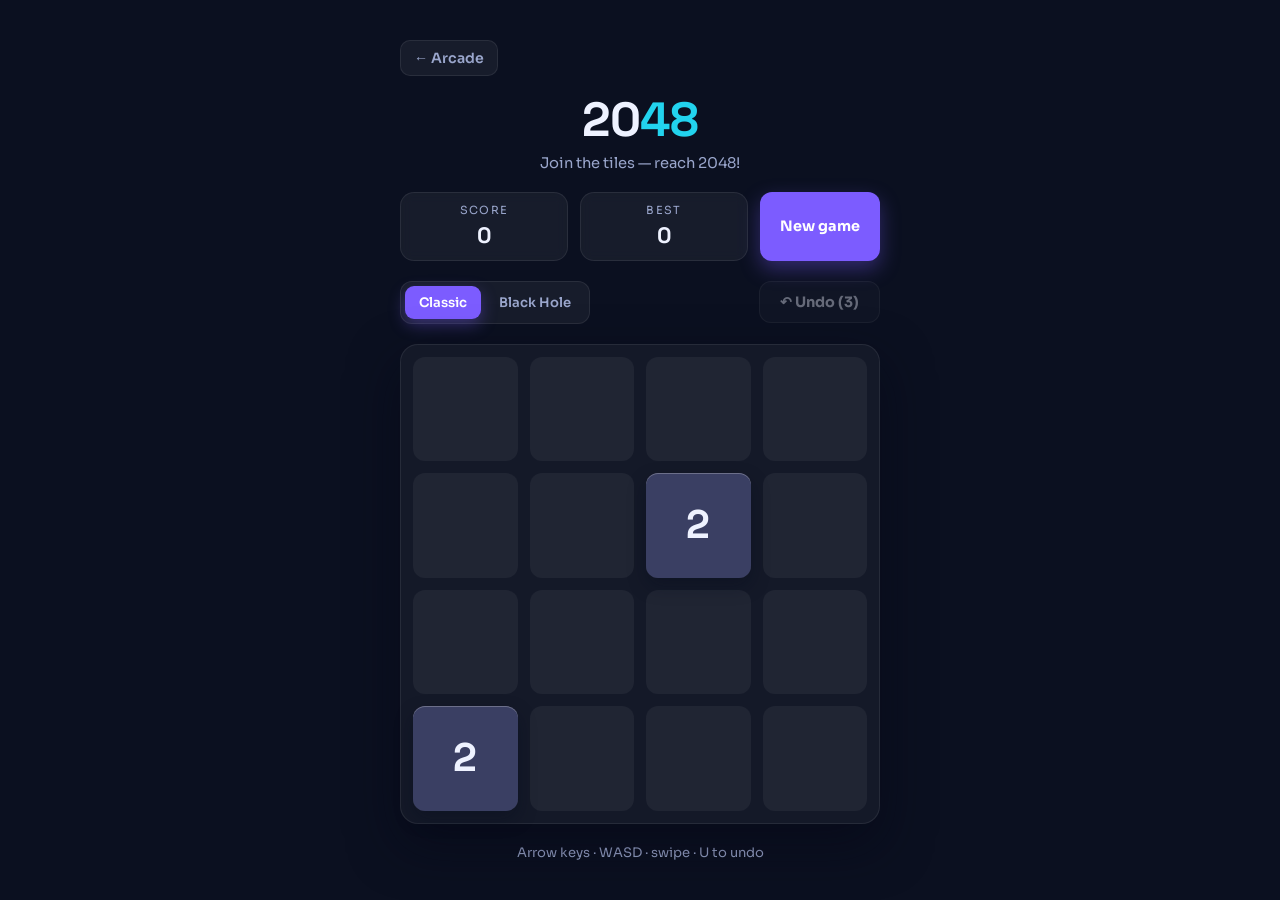
==== 2048/index.html @ 57bc1624 "feat(2048): agregar juego con supernovas, modo agujero negro y undos" ====
<!DOCTYPE html>
<html lang="en">
<head>
  <meta charset="UTF-8" />
  <meta name="viewport" content="width=device-width, initial-scale=1.0, maximum-scale=1.0, user-scalable=no" />
  <title>2048 · Join the tiles</title>
  <link rel="stylesheet" href="style.css" />
  <link rel="preconnect" href="https://fonts.googleapis.com" />
  <link rel="preconnect" href="https://fonts.gstatic.com" crossorigin />
  <link href="https://fonts.googleapis.com/css2?family=Sora:wght@400;600;700;800&family=Space+Grotesk:wght@500;600;700&display=swap" rel="stylesheet" />
</head>
<body>
  <main class="app">
    <a class="back-link" href="../index.html" aria-label="Back to Arcade">← Arcade</a>

    <header class="head">
      <h1 class="title">20<span>48</span></h1>
      <p class="subtitle">Join the tiles — reach 2048!</p>
    </header>

    <!-- Marcador y botón de reinicio -->
    <div class="hud">
      <div class="scores">
        <div class="stat">
          <span class="stat-label">Score</span>
          <span class="stat-value" id="score" aria-live="polite">0</span>
        </div>
        <div class="stat">
          <span class="stat-label">Best</span>
          <span class="stat-value" id="best">0</span>
        </div>
      </div>
      <button class="btn btn-primary" id="newGame">New game</button>
    </div>

    <!-- Barra de herramientas: selector de modo + deshacer -->
    <div class="toolbar">
      <div class="mode" role="group" aria-label="Game mode">
        <button class="mode-btn is-active" id="modeClassic" type="button" aria-pressed="true">Classic</button>
        <button class="mode-btn" id="modeBlackhole" type="button" aria-pressed="false">Black Hole</button>
      </div>
      <button class="btn btn-ghost btn-undo" id="undo" type="button" aria-label="Undo last move" disabled>↶ Undo (3)</button>
    </div>

    <!-- Tablero: rejilla de fondo + capa de fichas -->
    <div class="board-wrap">
      <div class="board" id="board" role="grid" aria-label="2048 board">
        <div class="grid-bg" id="gridBg" aria-hidden="true"></div>
        <div class="tile-layer" id="tileLayer"></div>
      </div>
      <canvas class="fx" id="fx" aria-hidden="true"></canvas>
      <canvas class="confetti" id="confetti" aria-hidden="true"></canvas>

      <!-- Overlay reutilizado para victoria y derrota -->
      <div class="overlay" id="overlay" hidden>
        <div class="overlay-card">
          <div class="overlay-emoji" id="ovEmoji">🎉</div>
          <h2 id="ovTitle">You win!</h2>
          <p id="ovMsg">You reached 2048</p>
          <div class="overlay-actions">
            <button class="btn btn-ghost" id="keepGoing">Keep going</button>
            <button class="btn btn-primary" id="restart">New game</button>
          </div>
        </div>
      </div>
    </div>

    <p class="hint">Arrow keys · WASD · swipe · U to undo</p>
  </main>

  <script src="script.js"></script>
</body>
</html>
---- 2048/style.css ----
:root {
  --bg-0: #0b1020;
  --bg-1: #131a33;
  --ink: #eef2ff;
  --ink-dim: #9aa6cc;
  --accent: #7c5cff;
  --accent-2: #22d3ee;
  --accent-3: #f472b6;
  --good: #34d399;
  --radius: 18px;
  --shadow: 0 20px 50px rgba(5, 8, 22, 0.55);
  --gap: 12px;
  /* duración de la animación de deslizamiento de fichas */
  --slide: 130ms;
}

* { box-sizing: border-box; margin: 0; padding: 0; }

html, body { height: 100%; }

body {
  font-family: "Sora", system-ui, -apple-system, sans-serif;
  color: var(--ink);
  background: var(--bg-0);
  min-height: 100dvh;
  display: grid;
  place-items: center;
  padding: 24px 16px;
  overflow-x: hidden;
  -webkit-tap-highlight-color: transparent;
}

.app {
  width: 100%;
  max-width: 480px;
  display: flex;
  flex-direction: column;
  gap: 20px;
}

/* ===== Enlace de regreso al arcade ===== */
.back-link {
  align-self: flex-start;
  text-decoration: none;
  color: var(--ink-dim);
  font-family: "Sora", sans-serif;
  font-weight: 600;
  font-size: 0.88rem;
  padding: 8px 13px;
  border-radius: 10px;
  background: rgba(255,255,255,0.05);
  border: 1px solid rgba(255,255,255,0.08);
  transition: color 160ms ease, border-color 160ms ease, transform 120ms ease;
}
.back-link:hover { color: var(--ink); border-color: rgba(255,255,255,0.24); }
.back-link:active { transform: translateY(1px); }

/* ===== Cabecera ===== */
.head { text-align: center; }
.title {
  font-size: clamp(2.2rem, 9vw, 3rem);
  font-weight: 800;
  letter-spacing: -0.02em;
  line-height: 1;
  font-family: "Space Grotesk", "Sora", sans-serif;
}
.title span { color: var(--accent-2); }
.subtitle {
  margin-top: 10px;
  color: var(--ink-dim);
  font-size: 0.92rem;
}

/* ===== HUD: marcador + nueva partida ===== */
.hud {
  display: flex;
  align-items: stretch;
  justify-content: space-between;
  gap: 12px;
}
.scores {
  display: flex;
  gap: 12px;
  flex: 1;
}
.stat {
  position: relative; /* ancla del "+N" flotante */
  flex: 1;
  background: rgba(255,255,255,0.05);
  border: 1px solid rgba(255,255,255,0.08);
  border-radius: 14px;
  padding: 10px 14px;
  text-align: center;
  backdrop-filter: blur(6px);
  min-width: 92px;
}
.stat-label {
  display: block;
  font-size: 0.7rem;
  text-transform: uppercase;
  letter-spacing: 0.12em;
  color: var(--ink-dim);
}
.stat-value {
  display: block;
  margin-top: 4px;
  font-family: "Space Grotesk", monospace;
  font-size: 1.4rem;
  font-weight: 700;
}
/* Pulso del marcador al sumar puntos */
.stat-value.bump { animation: bump 200ms ease; }
@keyframes bump {
  0%   { transform: scale(1); }
  40%  { transform: scale(1.18); color: var(--accent-2); }
  100% { transform: scale(1); }
}
/* Indicador flotante "+N" que sube y se desvanece */
.score-add {
  position: absolute;
  left: 0;
  right: 0;
  top: 2px;
  text-align: center;
  font-family: "Space Grotesk", monospace;
  font-weight: 700;
  font-size: 1.05rem;
  color: var(--accent-2);
  pointer-events: none;
  animation: scoreAdd 650ms ease-out forwards;
}
@keyframes scoreAdd {
  0%   { opacity: 0; transform: translateY(4px); }
  25%  { opacity: 1; }
  100% { opacity: 0; transform: translateY(-26px); }
}

/* ===== Barra de herramientas: modo + undo ===== */
.toolbar {
  display: flex;
  align-items: center;
  justify-content: space-between;
  gap: 12px;
  flex-wrap: wrap;
}
/* Selector de modo segmentado */
.mode {
  display: inline-flex;
  gap: 4px;
  padding: 4px;
  background: rgba(255,255,255,0.05);
  border: 1px solid rgba(255,255,255,0.08);
  border-radius: 12px;
}
.mode-btn {
  font-family: "Sora", sans-serif;
  font-weight: 600;
  font-size: 0.82rem;
  color: var(--ink-dim);
  background: transparent;
  border: none;
  padding: 8px 14px;
  border-radius: 9px;
  cursor: pointer;
  transition: color 160ms ease, background 200ms ease, box-shadow 200ms ease;
}
.mode-btn:hover { color: var(--ink); }
.mode-btn.is-active {
  color: #fff;
  background: var(--accent);
  box-shadow: 0 6px 16px rgba(124, 92, 255, 0.35);
}
/* El modo Agujero Negro se ve como un vórtice oscuro al estar activo */
#modeBlackhole.is-active {
  background: radial-gradient(circle at 50% 50%, #05070f 0%, #1a1330 60%, #3a2a7a 100%);
  box-shadow: 0 0 14px rgba(124, 92, 255, 0.5), inset 0 0 10px rgba(0,0,0,0.6);
}
/* Botón Undo: muestra los usos restantes */
.btn-undo { font-size: 0.84rem; padding: 9px 16px; }
.btn-undo:disabled {
  opacity: 0.4;
  cursor: not-allowed;
  transform: none;
}

/* ===== Tablero ===== */
.board-wrap {
  position: relative;
  width: min(90vw, 480px);
  margin: 0 auto;
  background: rgba(255,255,255,0.04);
  border: 1px solid rgba(255,255,255,0.08);
  border-radius: var(--radius);
  padding: var(--gap);
  box-shadow: var(--shadow);
  touch-action: none; /* evita el scroll de página al hacer swipe */
}

.board {
  position: relative;
  width: 100%;
  aspect-ratio: 1 / 1;
}

/* Rejilla de fondo: 16 celdas vacías */
.grid-bg {
  position: absolute;
  inset: 0;
  display: grid;
  grid-template-columns: repeat(4, 1fr);
  grid-template-rows: repeat(4, 1fr);
  gap: var(--gap);
}
.cell {
  border-radius: 12px;
  background: rgba(255,255,255,0.05);
}

/* Capa de fichas (posicionadas en absoluto sobre la rejilla) */
.tile-layer {
  position: absolute;
  inset: 0;
}

.tile {
  position: absolute;
  border-radius: 12px;
  display: grid;
  place-items: center;
  font-family: "Space Grotesk", monospace;
  font-weight: 700;
  line-height: 1;
  background: #3a3f63;
  color: var(--ink);
  box-shadow:
    inset 0 1px 0 rgba(255,255,255,0.25),
    0 8px 18px rgba(7, 12, 30, 0.35);
  transition:
    left var(--slide) ease-in-out,
    top  var(--slide) ease-in-out;
  user-select: none;
  -webkit-user-select: none;
  font-size: clamp(1.5rem, 8.5vw, 2.5rem);
  z-index: 1;
}

/* Rampa de color por valor (fondo · texto) */
.tile[data-value="2"]    { background: #3a3f63; color: #eef2ff; }
.tile[data-value="4"]    { background: #454b86; color: #eef2ff; }
.tile[data-value="8"]    { background: #5a4fb0; color: #eef2ff; }
.tile[data-value="16"]   { background: #6f4fd6; color: #eef2ff; }
.tile[data-value="32"]   { background: #7c5cff; color: #ffffff; }
.tile[data-value="64"]   { background: #9b6bff; color: #ffffff; }
.tile[data-value="128"]  { background: #22d3ee; color: #06121a; }
.tile[data-value="256"]  { background: #3fdaef; color: #06121a; }
.tile[data-value="512"]  { background: #67e6f3; color: #06121a; }
.tile[data-value="1024"] { background: #ffd166; color: #2a1d00; }
.tile[data-value="2048"] { background: #ffb703; color: #2a1d00; }
/* Más allá de 2048: dorado intenso con brillo */
.tile.super {
  background: #ffb703;
  color: #2a1d00;
  box-shadow:
    inset 0 1px 0 rgba(255,255,255,0.4),
    0 0 22px rgba(255, 183, 3, 0.55),
    0 8px 18px rgba(7, 12, 30, 0.4);
}

/* Tamaños de fuente reducidos para números largos */
.tile.len3 { font-size: clamp(1.2rem, 6.5vw, 2rem); }
.tile.len4 { font-size: clamp(0.95rem, 5.2vw, 1.6rem); }

/* Aparición de ficha nueva: espera a que terminen los deslizamientos
   (delay = --slide) y usa fill 'backwards' para quedar invisible durante
   la espera sin dejar transform residual que choque con el pop de fusión. */
.tile.pop-in { animation: popIn 180ms ease var(--slide) backwards; }
@keyframes popIn {
  0%   { transform: scale(0); }
  70%  { transform: scale(1.12); }
  100% { transform: scale(1); }
}

/* Pop al fusionar */
.tile.merged {
  z-index: 2;
  animation: mergePop 160ms ease;
}
@keyframes mergePop {
  0%   { transform: scale(1); }
  45%  { transform: scale(1.2); }
  100% { transform: scale(1); }
}

/* Ficha que desaparece tras una fusión (se desliza por debajo) */
.tile.vanish { z-index: 0; }

/* ===== Celda colapsada (modo Agujero Negro) ===== */
/* Vórtice oscuro: las fichas no pueden entrar aquí */
.vortex {
  position: absolute;
  border-radius: 12px;
  overflow: hidden;
  z-index: 0;
  background:
    radial-gradient(circle at 50% 50%,
      #03040b 0%, #07091a 36%, #160f2e 68%, rgba(124,92,255,0.28) 100%);
  box-shadow:
    inset 0 0 22px rgba(0,0,0,0.92),
    0 0 16px rgba(124, 92, 255, 0.4);
}
/* Remolino giratorio del vórtice */
.vortex::before {
  content: "";
  position: absolute;
  inset: -30%;
  background: conic-gradient(from 0deg,
    transparent 0deg, rgba(124,92,255,0.5) 80deg,
    transparent 170deg, rgba(34,211,238,0.42) 260deg, transparent 360deg);
  animation: swirl 3.2s linear infinite;
  mix-blend-mode: screen;
}
/* Núcleo negro central */
.vortex::after {
  content: "";
  position: absolute;
  inset: 32%;
  border-radius: 50%;
  background: radial-gradient(circle, #01020a 45%, transparent 72%);
}
.vortex.collapse { animation: collapseIn 440ms cubic-bezier(.2,.8,.2,1); }
@keyframes swirl { to { transform: rotate(360deg); } }
@keyframes collapseIn {
  0%   { transform: scale(1.55); opacity: 0; }
  55%  { opacity: 1; }
  100% { transform: scale(1); opacity: 1; }
}

/* Canvas de efectos de fusión (supernovas) — sobre las fichas */
.fx {
  position: absolute;
  inset: 0;
  width: 100%;
  height: 100%;
  pointer-events: none;
  z-index: 4;
}

/* Canvas de confeti — cubre el tablero */
.confetti {
  position: absolute;
  inset: 0;
  width: 100%;
  height: 100%;
  pointer-events: none;
  z-index: 5;
}

/* ===== Overlay de victoria / derrota ===== */
.overlay[hidden] { display: none; }
.overlay {
  position: absolute;
  inset: 0;
  display: grid;
  place-items: center;
  background: rgba(8, 11, 26, 0.6);
  backdrop-filter: blur(8px);
  border-radius: var(--radius);
  animation: fade 280ms ease;
  z-index: 6;
}
@keyframes fade { from { opacity: 0; } to { opacity: 1; } }
.overlay-card {
  text-align: center;
  padding: 28px 26px;
  background: #1a2240;
  border: 1px solid rgba(255,255,255,0.14);
  border-radius: 18px;
  box-shadow: var(--shadow);
  max-width: 88%;
}
.overlay-emoji { font-size: 3rem; }
.overlay-card h2 {
  margin: 6px 0 8px;
  font-size: 1.7rem;
  color: var(--accent-2);
}
.overlay-card p { color: var(--ink-dim); margin-bottom: 18px; }
.overlay-actions {
  display: flex;
  gap: 10px;
  justify-content: center;
}

/* ===== Botones ===== */
.btn {
  font-family: "Sora", sans-serif;
  font-weight: 700;
  font-size: 0.9rem;
  padding: 11px 20px;
  border-radius: 12px;
  border: none;
  cursor: pointer;
  transition: transform 120ms ease, filter 160ms ease, border-color 160ms ease;
  white-space: nowrap;
}
.btn:active { transform: translateY(1px) scale(0.98); }
.btn-primary {
  color: #fff;
  background: var(--accent);
  box-shadow: 0 8px 20px rgba(124, 92, 255, 0.35);
}
.btn-primary:hover { filter: brightness(1.06); }
.btn-ghost {
  color: var(--ink);
  background: rgba(255,255,255,0.06);
  border: 1px solid rgba(255,255,255,0.12);
}
.btn-ghost:hover { border-color: rgba(255,255,255,0.28); }

/* ===== Pista ===== */
.hint {
  text-align: center;
  color: var(--ink-dim);
  font-size: 0.82rem;
}

@media (max-width: 380px) {
  .stat-value { font-size: 1.2rem; }
  .btn { padding: 11px 14px; }
}

/* Respeta la preferencia de movimiento reducido */
@media (prefers-reduced-motion: reduce) {
  .tile { transition: none; }
  .tile.pop-in, .tile.merged, .stat-value.bump { animation: none; }
  .vortex::before { animation: none; }
  .vortex.collapse { animation: none; }
}
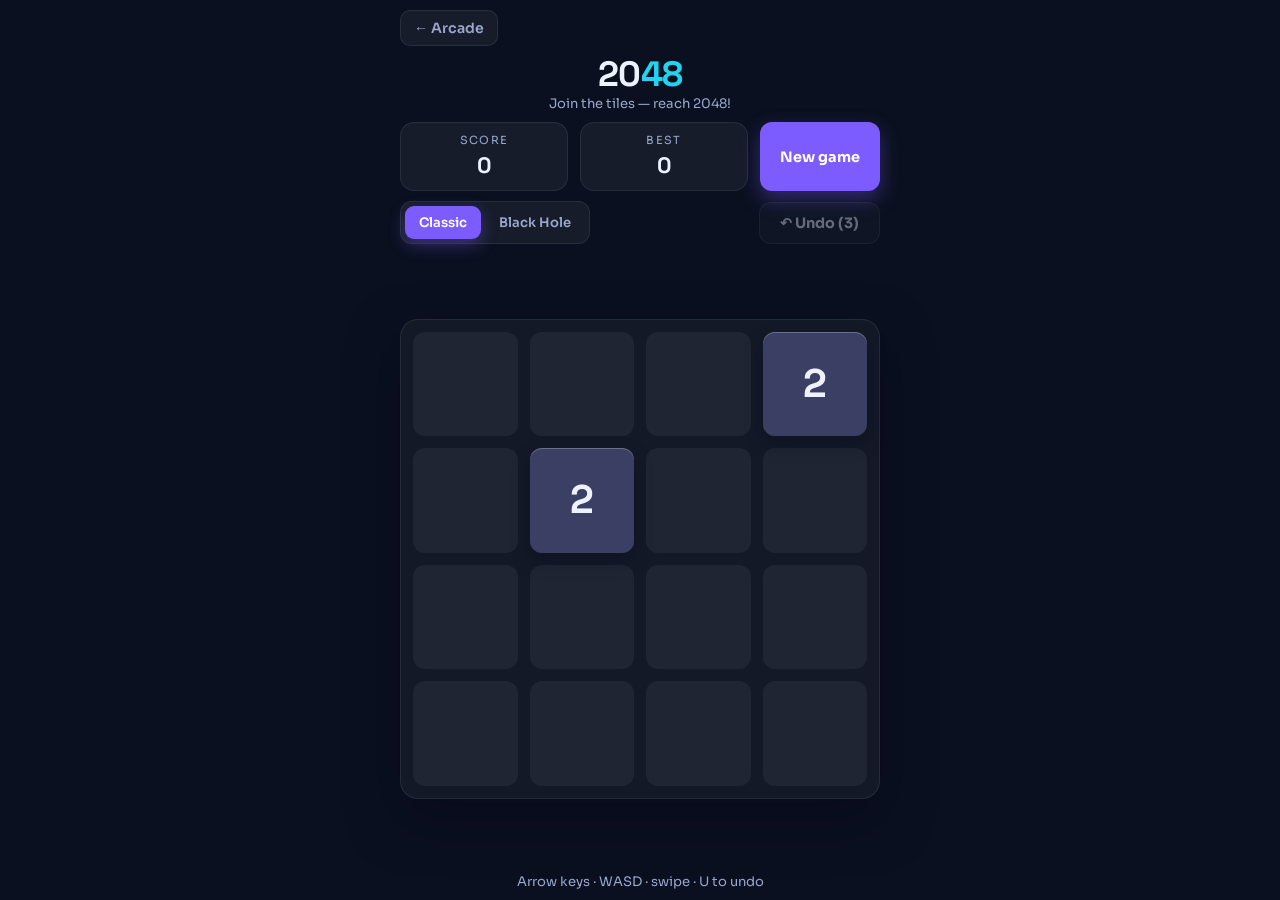
==== commit 464e2213: "refactor(2048): ajustar a viewport sin scroll, quitar emojis y aclarar el modo Black Hole" ====
--- a/2048/index.html
+++ b/2048/index.html
@@ -42,24 +42,36 @@
       <button class="btn btn-ghost btn-undo" id="undo" type="button" aria-label="Undo last move" disabled>↶ Undo (3)</button>
     </div>
 
-    <!-- Tablero: rejilla de fondo + capa de fichas -->
-    <div class="board-wrap">
-      <div class="board" id="board" role="grid" aria-label="2048 board">
-        <div class="grid-bg" id="gridBg" aria-hidden="true"></div>
-        <div class="tile-layer" id="tileLayer"></div>
-      </div>
-      <canvas class="fx" id="fx" aria-hidden="true"></canvas>
-      <canvas class="confetti" id="confetti" aria-hidden="true"></canvas>
+    <!-- Ayuda del modo Black Hole (oculta en Classic) -->
+    <p class="mode-hint" id="modeHint" hidden>
+      <span class="mode-hint-rule">Black Hole — every 5 moves a cell collapses into a black hole and locks</span>
+      <span class="mode-hint-count" id="collapseCount"></span>
+    </p>
 
-      <!-- Overlay reutilizado para victoria y derrota -->
-      <div class="overlay" id="overlay" hidden>
-        <div class="overlay-card">
-          <div class="overlay-emoji" id="ovEmoji">🎉</div>
-          <h2 id="ovTitle">You win!</h2>
-          <p id="ovMsg">You reached 2048</p>
-          <div class="overlay-actions">
-            <button class="btn btn-ghost" id="keepGoing">Keep going</button>
-            <button class="btn btn-primary" id="restart">New game</button>
+    <!-- Escenario: ocupa el alto restante y centra un tablero cuadrado -->
+    <div class="stage">
+      <!-- Tablero: rejilla de fondo + capa de fichas -->
+      <div class="board-wrap">
+        <div class="board" id="board" role="grid" aria-label="2048 board">
+          <div class="grid-bg" id="gridBg" aria-hidden="true"></div>
+          <div class="tile-layer" id="tileLayer"></div>
+        </div>
+        <canvas class="fx" id="fx" aria-hidden="true"></canvas>
+        <canvas class="confetti" id="confetti" aria-hidden="true"></canvas>
+
+        <!-- Aviso breve al colapsar una celda (modo Black Hole) -->
+        <div class="board-toast" id="boardToast" role="status" aria-live="polite"></div>
+
+        <!-- Overlay reutilizado para victoria y derrota -->
+        <div class="overlay" id="overlay" hidden>
+          <div class="overlay-card">
+            <div class="overlay-icon" id="ovIcon" aria-hidden="true"></div>
+            <h2 id="ovTitle">You win!</h2>
+            <p id="ovMsg">You reached 2048</p>
+            <div class="overlay-actions">
+              <button class="btn btn-ghost" id="keepGoing">Keep going</button>
+              <button class="btn btn-primary" id="restart">New game</button>
+            </div>
           </div>
         </div>
       </div>
--- a/2048/style.css
+++ b/2048/style.css
@@ -22,20 +22,24 @@
   font-family: "Sora", system-ui, -apple-system, sans-serif;
   color: var(--ink);
   background: var(--bg-0);
-  min-height: 100dvh;
-  display: grid;
-  place-items: center;
-  padding: 24px 16px;
-  overflow-x: hidden;
+  height: 100svh;          /* alto del viewport (descontando UI del navegador) */
+  height: 100dvh;          /* preferimos dvh donde esté disponible */
+  display: flex;
+  justify-content: center;
+  padding: 10px 14px;
+  overflow: hidden;        /* el juego cabe entero: nunca hay scroll de página */
   -webkit-tap-highlight-color: transparent;
 }
 
+/* Columna a pantalla completa: encabezado + HUD + tablero + pista */
 .app {
   width: 100%;
   max-width: 480px;
+  height: 100%;
   display: flex;
   flex-direction: column;
-  gap: 20px;
+  gap: 10px;
+  min-height: 0;           /* permite que el escenario encoja */
 }
 
 /* ===== Enlace de regreso al arcade ===== */
@@ -55,10 +59,10 @@
 .back-link:hover { color: var(--ink); border-color: rgba(255,255,255,0.24); }
 .back-link:active { transform: translateY(1px); }
 
-/* ===== Cabecera ===== */
+/* ===== Cabecera (compacta para caber en pantalla) ===== */
 .head { text-align: center; }
 .title {
-  font-size: clamp(2.2rem, 9vw, 3rem);
+  font-size: clamp(1.6rem, 6vw, 2.2rem);
   font-weight: 800;
   letter-spacing: -0.02em;
   line-height: 1;
@@ -66,9 +70,9 @@
 }
 .title span { color: var(--accent-2); }
 .subtitle {
-  margin-top: 10px;
+  margin-top: 4px;
   color: var(--ink-dim);
-  font-size: 0.92rem;
+  font-size: 0.82rem;
 }
 
 /* ===== HUD: marcador + nueva partida ===== */
@@ -183,11 +187,35 @@
   transform: none;
 }
 
+/* Línea de ayuda del modo Black Hole (solo visible en ese modo) */
+.mode-hint {
+  margin-top: -2px;
+  text-align: center;
+  font-size: 0.76rem;
+  line-height: 1.35;
+  color: var(--ink-dim);
+  display: flex;
+  flex-direction: column;
+  gap: 1px;
+}
+.mode-hint[hidden] { display: none; }
+.mode-hint-count { color: var(--accent-2); font-weight: 600; }
+
+/* ===== Escenario: ocupa el alto restante y centra el tablero ===== */
+.stage {
+  flex: 1;                 /* toma todo el espacio vertical sobrante */
+  min-height: 0;           /* clave para que pueda encoger dentro del flex */
+  min-width: 0;
+  display: grid;
+  place-items: center;
+}
+
 /* ===== Tablero ===== */
+/* El tamaño cuadrado lo fija JS con min(ancho, alto disponibles).
+   width:min(...) es solo el valor inicial antes de que corra el script. */
 .board-wrap {
   position: relative;
-  width: min(90vw, 480px);
-  margin: 0 auto;
+  width: min(100%, 480px);
   background: rgba(255,255,255,0.04);
   border: 1px solid rgba(255,255,255,0.08);
   border-radius: var(--radius);
@@ -355,6 +383,31 @@
   z-index: 5;
 }
 
+/* ===== Aviso flotante sobre el tablero (p.ej. "A cell collapsed") ===== */
+.board-toast {
+  position: absolute;
+  top: 12px;
+  left: 50%;
+  transform: translateX(-50%) translateY(-6px);
+  z-index: 5;
+  padding: 6px 13px;
+  border-radius: 999px;
+  background: rgba(10, 12, 28, 0.88);
+  border: 1px solid rgba(124, 92, 255, 0.55);
+  box-shadow: 0 6px 18px rgba(5, 8, 22, 0.5);
+  color: var(--ink);
+  font-size: 0.76rem;
+  font-weight: 600;
+  white-space: nowrap;
+  pointer-events: none;
+  opacity: 0;
+  transition: opacity 240ms ease, transform 240ms ease;
+}
+.board-toast.show {
+  opacity: 1;
+  transform: translateX(-50%) translateY(0);
+}
+
 /* ===== Overlay de victoria / derrota ===== */
 .overlay[hidden] { display: none; }
 .overlay {
@@ -378,7 +431,15 @@
   box-shadow: var(--shadow);
   max-width: 88%;
 }
-.overlay-emoji { font-size: 3rem; }
+/* Ícono SVG del overlay (sustituye al emoji) */
+.overlay-icon {
+  display: grid;
+  place-items: center;
+  margin: 0 auto 4px;
+  color: var(--accent-2);
+}
+.overlay-icon svg { width: 52px; height: 52px; display: block; }
+.overlay-icon.is-over { color: var(--ink-dim); }
 .overlay-card h2 {
   margin: 6px 0 8px;
   font-size: 1.7rem;
@@ -435,4 +496,5 @@
   .tile.pop-in, .tile.merged, .stat-value.bump { animation: none; }
   .vortex::before { animation: none; }
   .vortex.collapse { animation: none; }
-}
+  .board-toast { transition: none; }
+}
